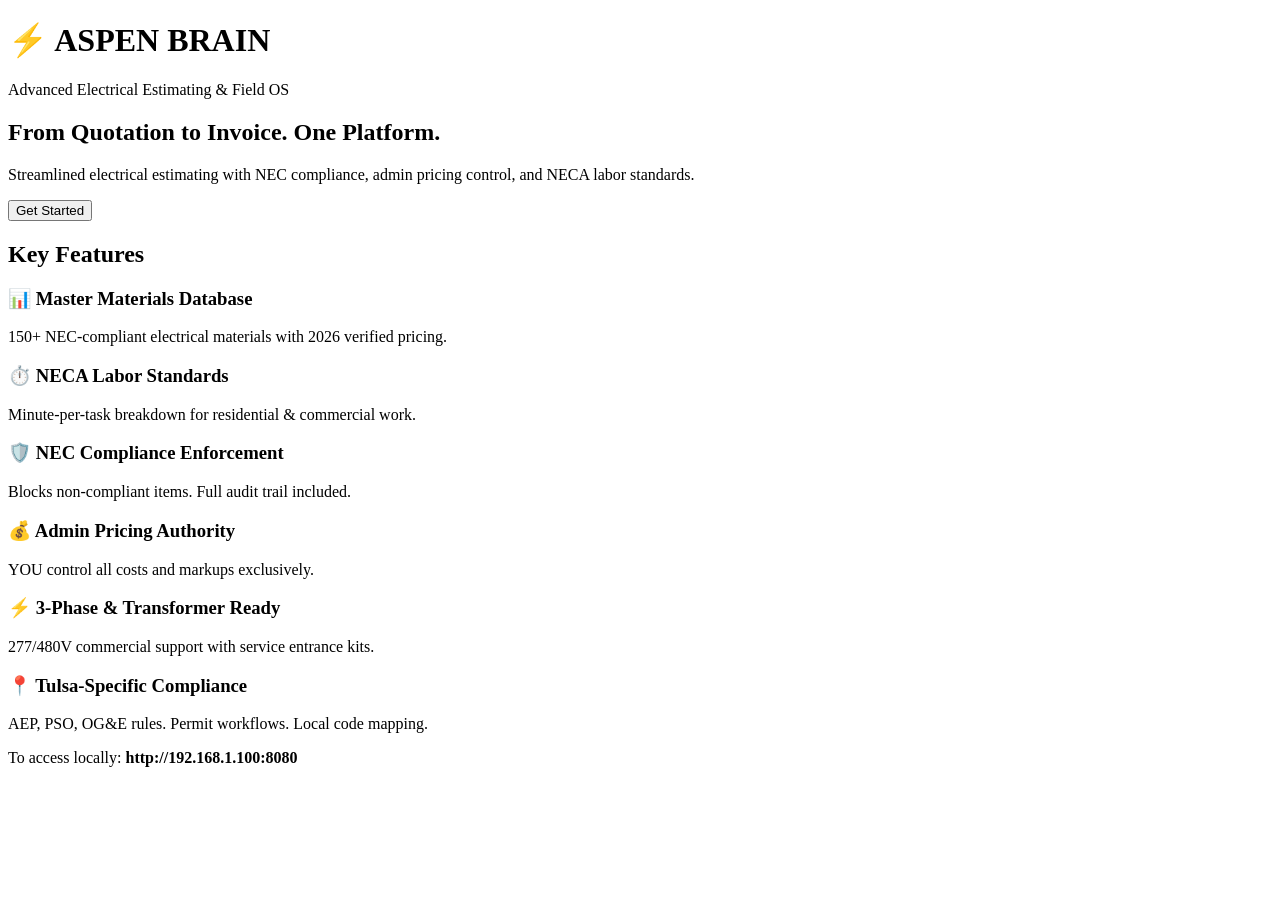
==== index.html @ c64d0009 "Add initial HTML structure for Aspen Brain project First try." ====
<!DOCTYPE html>
<html lang="en">
<head>
    <meta charset="UTF-8">
    <meta name="viewport" content="width=device-width, initial-scale=1.0">
    <title>Aspen Brain - Electrical Estimating System</title>
    <link rel="stylesheet" href="styles.css">
</head>
<body>
    <header>
        <div class="container">
            <h1>⚡ ASPEN BRAIN</h1>
            <p>Advanced Electrical Estimating & Field OS</p>
        </div>
    </header>
    
    <section class="hero">
        <h2>From Quotation to Invoice. One Platform.</h2>
        <p>Streamlined electrical estimating with NEC compliance, admin pricing control, and NECA labor standards.</p>
        <button onclick="alert('Access: http://192.168.1.100:8080')">Get Started</button>
    </section>

    <section id="features" class="features">
        <h2>Key Features</h2>
        <div class="grid">
            <div class="card">
                <h3>📊 Master Materials Database</h3>
                <p>150+ NEC-compliant electrical materials with 2026 verified pricing.</p>
            </div>
            <div class="card">
                <h3>⏱️ NECA Labor Standards</h3>
                <p>Minute-per-task breakdown for residential & commercial work.</p>
            </div>
            <div class="card">
                <h3>🛡️ NEC Compliance Enforcement</h3>
                <p>Blocks non-compliant items. Full audit trail included.</p>
            </div>
            <div class="card">
                <h3>💰 Admin Pricing Authority</h3>
                <p>YOU control all costs and markups exclusively.</p>
            </div>
            <div class="card">
                <h3>⚡ 3-Phase & Transformer Ready</h3>
                <p>277/480V commercial support with service entrance kits.</p>
            </div>
            <div class="card">
                <h3>📍 Tulsa-Specific Compliance</h3>
                <p>AEP, PSO, OG&E rules. Permit workflows. Local code mapping.</p>
            </div>
        </div>
    </section>

    <footer>
        <p>To access locally: <strong>http://192.168.1.100:8080</strong></p>
    </footer>

    <script src="script.js"></script>
</body>
</html>
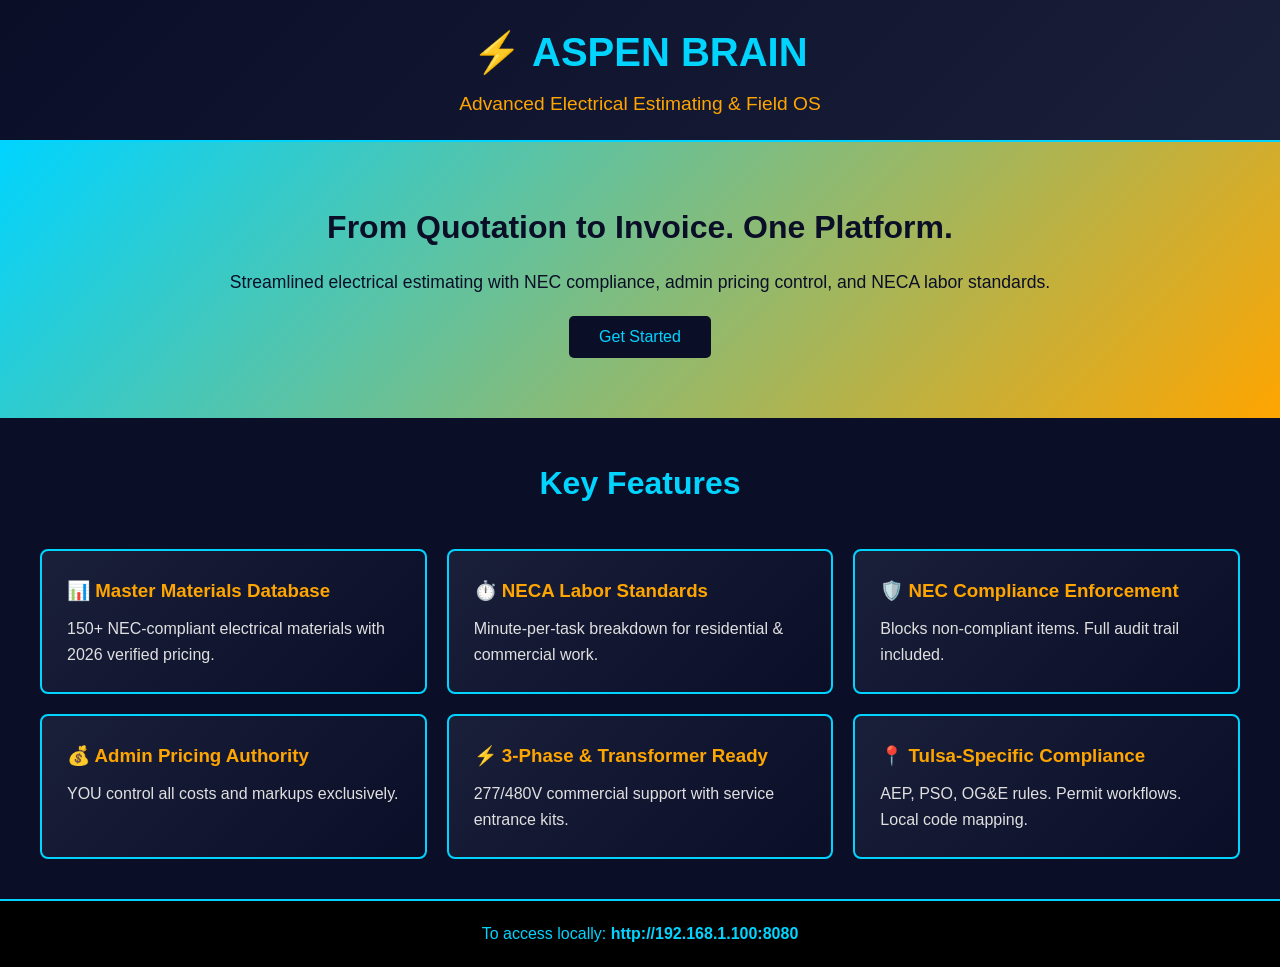
==== commit 47ba895a: "feat: add secure admin panel (admin.html, admin.css, admin.js) Agent-Logs-Url: https://github.com/ja" ====
--- a/index.html
+++ b/index.html
@@ -17,7 +17,7 @@
     <section class="hero">
         <h2>From Quotation to Invoice. One Platform.</h2>
         <p>Streamlined electrical estimating with NEC compliance, admin pricing control, and NECA labor standards.</p>
-        <button onclick="alert('Access: http://192.168.1.100:8080')">Get Started</button>
+        <button onclick="window.location.href='admin.html'">Get Started</button>
     </section>
 
     <section id="features" class="features">
--- a/styles.css
+++ b/styles.css
@@ -0,0 +1,133 @@
+* {
+    margin: 0;
+    padding: 0;
+    box-sizing: border-box;
+}
+
+body {
+    background-color: #0a0e27;
+    color: #e0e0e0;
+    font-family: 'Segoe UI', Tahoma, Geneva, Verdana, sans-serif;
+    line-height: 1.6;
+}
+
+header {
+    background: linear-gradient(135deg, #0a0e27 0%, #1a1f3a 100%);
+    color: #00d4ff;
+    padding: 20px;
+    text-align: center;
+    border-bottom: 2px solid #00d4ff;
+}
+
+header h1 {
+    font-size: 2.5em;
+    margin-bottom: 5px;
+}
+
+header p {
+    font-size: 1.2em;
+    color: #ffa500;
+}
+
+.hero {
+    background: linear-gradient(135deg, #00d4ff 0%, #ffa500 100%);
+    color: #0a0e27;
+    padding: 60px 20px;
+    text-align: center;
+}
+
+.hero h2 {
+    font-size: 2em;
+    margin-bottom: 15px;
+}
+
+.hero p {
+    font-size: 1.1em;
+    margin-bottom: 20px;
+}
+
+.hero button {
+    background-color: #0a0e27;
+    color: #00d4ff;
+    padding: 12px 30px;
+    font-size: 1em;
+    border: none;
+    border-radius: 5px;
+    cursor: pointer;
+    transition: all 0.3s;
+}
+
+.hero button:hover {
+    background-color: #00d4ff;
+    color: #0a0e27;
+}
+
+.features {
+    padding: 40px 20px;
+}
+
+.features h2 {
+    text-align: center;
+    color: #00d4ff;
+    margin-bottom: 40px;
+    font-size: 2em;
+}
+
+.grid {
+    display: grid;
+    grid-template-columns: repeat(auto-fit, minmax(300px, 1fr));
+    gap: 20px;
+    max-width: 1200px;
+    margin: 0 auto;
+}
+
+.card {
+    background: linear-gradient(135deg, #1a1f3a 0%, #0a0e27 100%);
+    border: 2px solid #00d4ff;
+    border-radius: 8px;
+    padding: 25px;
+    transition: all 0.3s;
+}
+
+.card:hover {
+    box-shadow: 0 0 20px #00d4ff;
+    transform: translateY(-5px);
+}
+
+.card h3 {
+    color: #ffa500;
+    margin-bottom: 10px;
+}
+
+.card p {
+    color: #e0e0e0;
+}
+
+footer {
+    background-color: #000;
+    color: #00d4ff;
+    text-align: center;
+    padding: 20px;
+    border-top: 2px solid #00d4ff;
+}
+
+footer code {
+    background-color: #0a0e27;
+    padding: 5px 10px;
+    border-radius: 3px;
+    font-family: 'Courier New', monospace;
+}
+
+@media (max-width: 768px) {
+    header h1 {
+        font-size: 1.8em;
+    }
+    
+    .hero h2 {
+        font-size: 1.5em;
+    }
+    
+    .grid {
+        grid-template-columns: 1fr;
+    }
+}
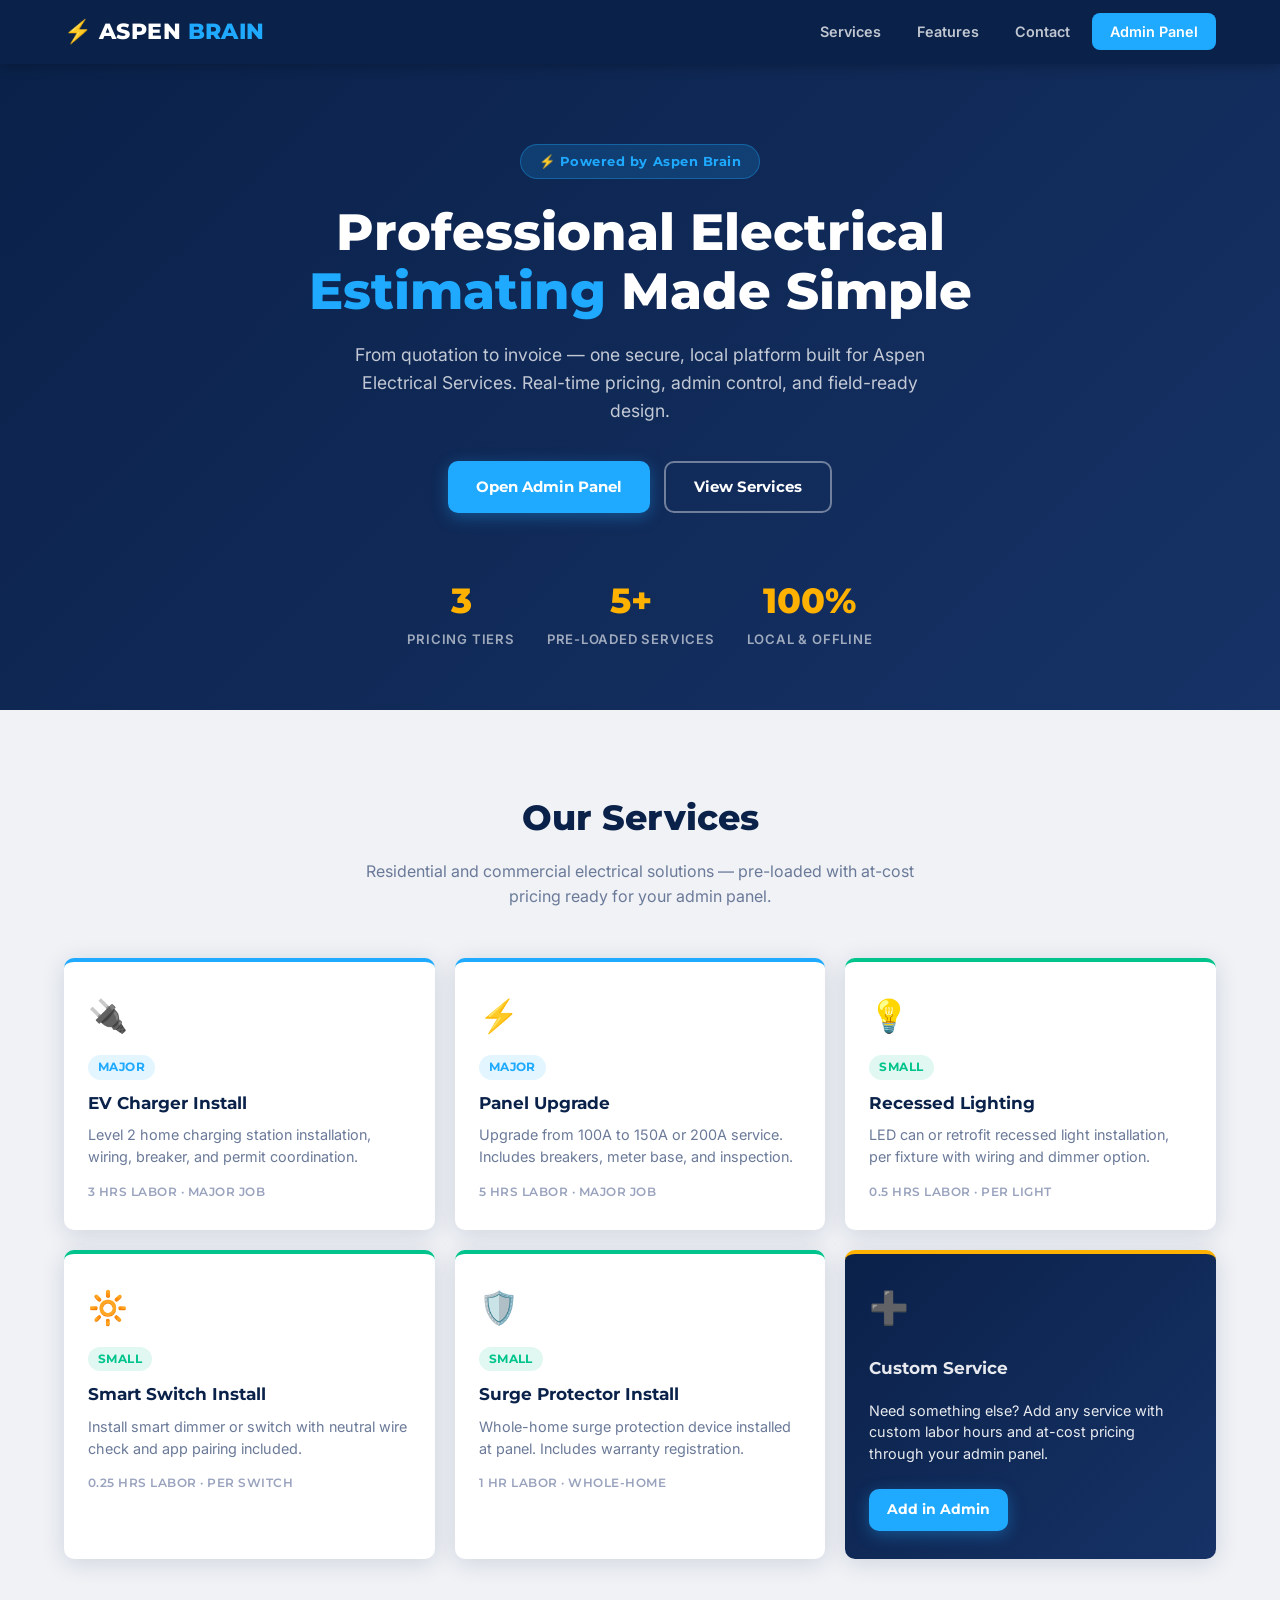
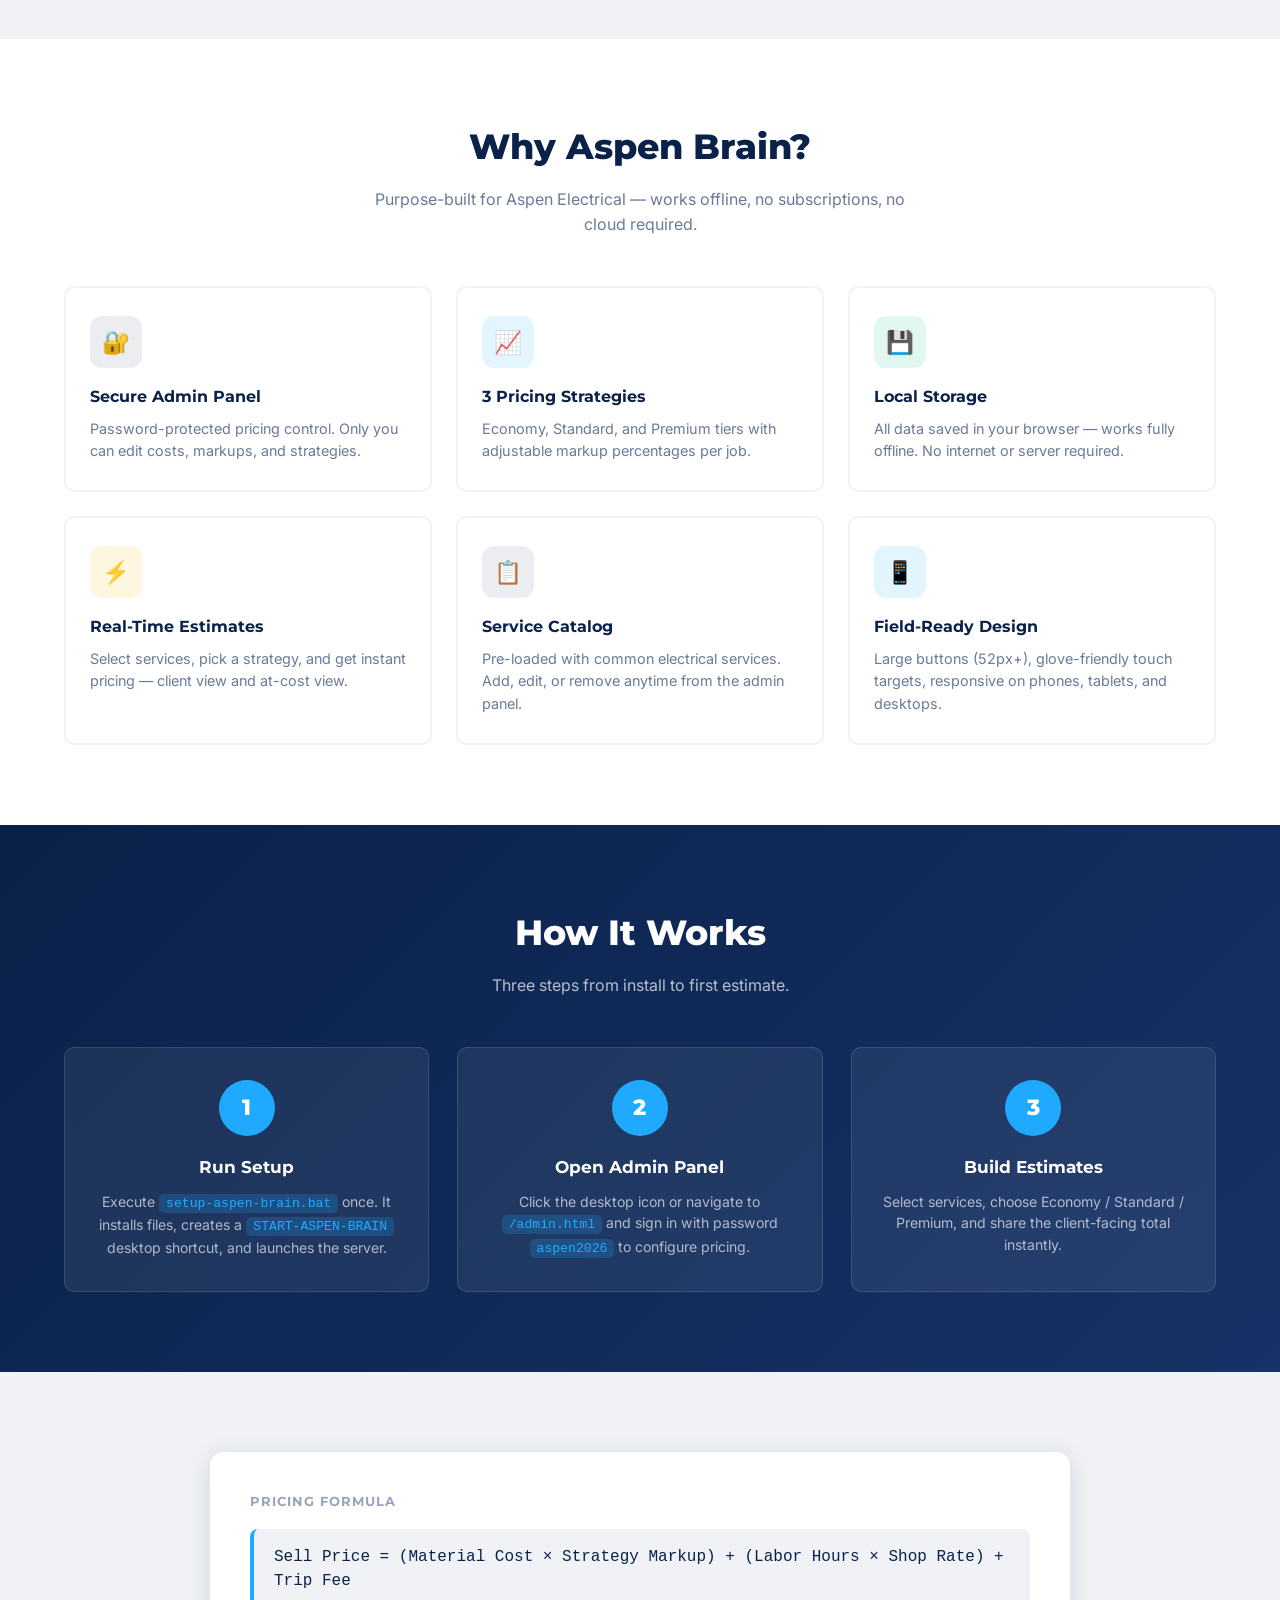
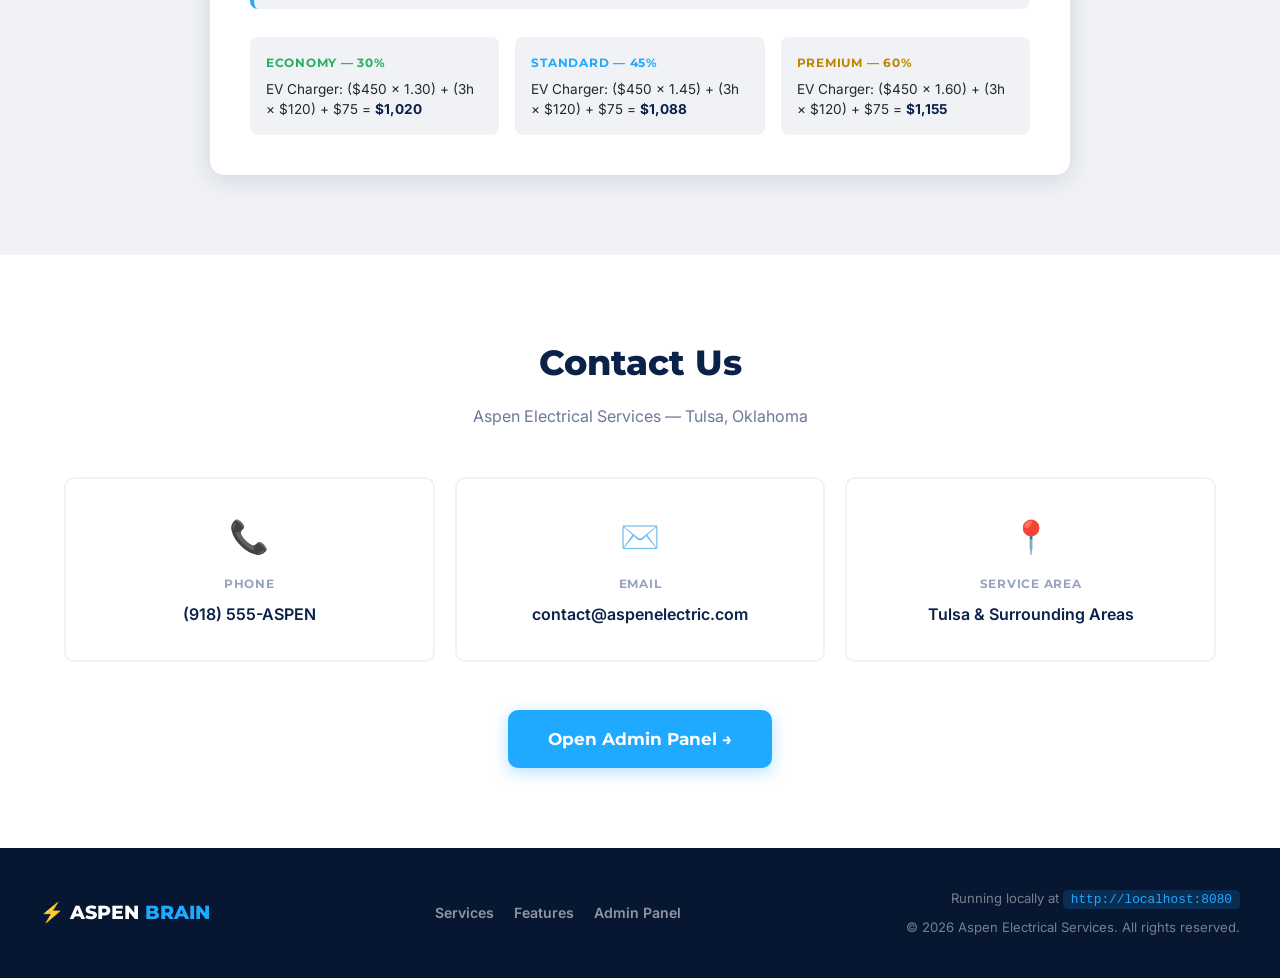
==== commit d9ec86b0: "Add setup scripts, launcher, and update homepage with Aspen brand design Agent-Logs-Url: https://git" ====
--- a/index.html
+++ b/index.html
@@ -3,57 +3,265 @@
 <head>
     <meta charset="UTF-8">
     <meta name="viewport" content="width=device-width, initial-scale=1.0">
-    <title>Aspen Brain - Electrical Estimating System</title>
+    <title>Aspen Electrical Services – Estimating & Field OS</title>
+    <link rel="preconnect" href="https://fonts.googleapis.com">
+    <link rel="preconnect" href="https://fonts.gstatic.com" crossorigin>
+    <link href="https://fonts.googleapis.com/css2?family=Montserrat:wght@600;700;800&family=Inter:wght@400;500;600&display=swap" rel="stylesheet">
     <link rel="stylesheet" href="styles.css">
 </head>
 <body>
-    <header>
-        <div class="container">
-            <h1>⚡ ASPEN BRAIN</h1>
-            <p>Advanced Electrical Estimating & Field OS</p>
-        </div>
-    </header>
-    
-    <section class="hero">
-        <h2>From Quotation to Invoice. One Platform.</h2>
-        <p>Streamlined electrical estimating with NEC compliance, admin pricing control, and NECA labor standards.</p>
-        <button onclick="window.location.href='admin.html'">Get Started</button>
-    </section>
-
-    <section id="features" class="features">
-        <h2>Key Features</h2>
-        <div class="grid">
-            <div class="card">
-                <h3>📊 Master Materials Database</h3>
-                <p>150+ NEC-compliant electrical materials with 2026 verified pricing.</p>
-            </div>
-            <div class="card">
-                <h3>⏱️ NECA Labor Standards</h3>
-                <p>Minute-per-task breakdown for residential & commercial work.</p>
-            </div>
-            <div class="card">
-                <h3>🛡️ NEC Compliance Enforcement</h3>
-                <p>Blocks non-compliant items. Full audit trail included.</p>
-            </div>
-            <div class="card">
-                <h3>💰 Admin Pricing Authority</h3>
-                <p>YOU control all costs and markups exclusively.</p>
-            </div>
-            <div class="card">
-                <h3>⚡ 3-Phase & Transformer Ready</h3>
-                <p>277/480V commercial support with service entrance kits.</p>
-            </div>
-            <div class="card">
-                <h3>📍 Tulsa-Specific Compliance</h3>
-                <p>AEP, PSO, OG&E rules. Permit workflows. Local code mapping.</p>
-            </div>
-        </div>
-    </section>
-
-    <footer>
-        <p>To access locally: <strong>http://192.168.1.100:8080</strong></p>
-    </footer>
-
-    <script src="script.js"></script>
+
+<!-- ══════════════════════════════════════════
+     NAVIGATION
+══════════════════════════════════════════ -->
+<nav class="navbar">
+    <div class="nav-container">
+        <div class="nav-logo">⚡ ASPEN <span>BRAIN</span></div>
+        <ul class="nav-links">
+            <li><a href="#services">Services</a></li>
+            <li><a href="#features">Features</a></li>
+            <li><a href="#contact">Contact</a></li>
+            <li><a href="admin.html" class="nav-admin-btn">Admin Panel</a></li>
+        </ul>
+        <button class="nav-hamburger" id="nav-hamburger" aria-label="Open menu">&#9776;</button>
+    </div>
+</nav>
+
+<!-- ══════════════════════════════════════════
+     HERO
+══════════════════════════════════════════ -->
+<section class="hero">
+    <div class="hero-content">
+        <div class="hero-badge">⚡ Powered by Aspen Brain</div>
+        <h1>Professional Electrical <span>Estimating</span> Made Simple</h1>
+        <p>From quotation to invoice — one secure, local platform built for Aspen Electrical Services. Real-time pricing, admin control, and field-ready design.</p>
+        <div class="hero-btns">
+            <a href="admin.html" class="btn btn-primary">Open Admin Panel</a>
+            <a href="#services" class="btn btn-outline">View Services</a>
+        </div>
+    </div>
+    <div class="hero-stats">
+        <div class="stat-card">
+            <div class="stat-value">3</div>
+            <div class="stat-label">Pricing Tiers</div>
+        </div>
+        <div class="stat-card">
+            <div class="stat-value">5+</div>
+            <div class="stat-label">Pre-loaded Services</div>
+        </div>
+        <div class="stat-card">
+            <div class="stat-value">100%</div>
+            <div class="stat-label">Local &amp; Offline</div>
+        </div>
+    </div>
+</section>
+
+<!-- ══════════════════════════════════════════
+     SERVICES
+══════════════════════════════════════════ -->
+<section id="services" class="services-section">
+    <div class="section-container">
+        <div class="section-header">
+            <h2>Our Services</h2>
+            <p>Residential and commercial electrical solutions — pre-loaded with at-cost pricing ready for your admin panel.</p>
+        </div>
+        <div class="services-grid">
+            <div class="service-card major">
+                <div class="service-icon">🔌</div>
+                <div class="service-tag">Major</div>
+                <h3>EV Charger Install</h3>
+                <p>Level 2 home charging station installation, wiring, breaker, and permit coordination.</p>
+                <div class="service-meta">3 hrs labor · Major job</div>
+            </div>
+            <div class="service-card major">
+                <div class="service-icon">⚡</div>
+                <div class="service-tag">Major</div>
+                <h3>Panel Upgrade</h3>
+                <p>Upgrade from 100A to 150A or 200A service. Includes breakers, meter base, and inspection.</p>
+                <div class="service-meta">5 hrs labor · Major job</div>
+            </div>
+            <div class="service-card small">
+                <div class="service-icon">💡</div>
+                <div class="service-tag">Small</div>
+                <h3>Recessed Lighting</h3>
+                <p>LED can or retrofit recessed light installation, per fixture with wiring and dimmer option.</p>
+                <div class="service-meta">0.5 hrs labor · Per light</div>
+            </div>
+            <div class="service-card small">
+                <div class="service-icon">🔆</div>
+                <div class="service-tag">Small</div>
+                <h3>Smart Switch Install</h3>
+                <p>Install smart dimmer or switch with neutral wire check and app pairing included.</p>
+                <div class="service-meta">0.25 hrs labor · Per switch</div>
+            </div>
+            <div class="service-card small">
+                <div class="service-icon">🛡️</div>
+                <div class="service-tag">Small</div>
+                <h3>Surge Protector Install</h3>
+                <p>Whole-home surge protection device installed at panel. Includes warranty registration.</p>
+                <div class="service-meta">1 hr labor · Whole-home</div>
+            </div>
+            <div class="service-card cta-card">
+                <div class="service-icon">➕</div>
+                <h3>Custom Service</h3>
+                <p>Need something else? Add any service with custom labor hours and at-cost pricing through your admin panel.</p>
+                <a href="admin.html" class="btn btn-primary btn-sm">Add in Admin</a>
+            </div>
+        </div>
+    </div>
+</section>
+
+<!-- ══════════════════════════════════════════
+     FEATURES
+══════════════════════════════════════════ -->
+<section id="features" class="features-section">
+    <div class="section-container">
+        <div class="section-header">
+            <h2>Why Aspen Brain?</h2>
+            <p>Purpose-built for Aspen Electrical — works offline, no subscriptions, no cloud required.</p>
+        </div>
+        <div class="features-grid">
+            <div class="feature-card">
+                <div class="feature-icon navy">🔐</div>
+                <h3>Secure Admin Panel</h3>
+                <p>Password-protected pricing control. Only you can edit costs, markups, and strategies.</p>
+            </div>
+            <div class="feature-card">
+                <div class="feature-icon blue">📈</div>
+                <h3>3 Pricing Strategies</h3>
+                <p>Economy, Standard, and Premium tiers with adjustable markup percentages per job.</p>
+            </div>
+            <div class="feature-card">
+                <div class="feature-icon green">💾</div>
+                <h3>Local Storage</h3>
+                <p>All data saved in your browser — works fully offline. No internet or server required.</p>
+            </div>
+            <div class="feature-card">
+                <div class="feature-icon orange">⚡</div>
+                <h3>Real-Time Estimates</h3>
+                <p>Select services, pick a strategy, and get instant pricing — client view and at-cost view.</p>
+            </div>
+            <div class="feature-card">
+                <div class="feature-icon navy">📋</div>
+                <h3>Service Catalog</h3>
+                <p>Pre-loaded with common electrical services. Add, edit, or remove anytime from the admin panel.</p>
+            </div>
+            <div class="feature-card">
+                <div class="feature-icon blue">📱</div>
+                <h3>Field-Ready Design</h3>
+                <p>Large buttons (52px+), glove-friendly touch targets, responsive on phones, tablets, and desktops.</p>
+            </div>
+        </div>
+    </div>
+</section>
+
+<!-- ══════════════════════════════════════════
+     HOW IT WORKS
+══════════════════════════════════════════ -->
+<section class="how-section">
+    <div class="section-container">
+        <div class="section-header light">
+            <h2>How It Works</h2>
+            <p>Three steps from install to first estimate.</p>
+        </div>
+        <div class="steps-grid">
+            <div class="step-card">
+                <div class="step-num">1</div>
+                <h3>Run Setup</h3>
+                <p>Execute <code>setup-aspen-brain.bat</code> once. It installs files, creates a <code>START-ASPEN-BRAIN</code> desktop shortcut, and launches the server.</p>
+            </div>
+            <div class="step-card">
+                <div class="step-num">2</div>
+                <h3>Open Admin Panel</h3>
+                <p>Click the desktop icon or navigate to <code>/admin.html</code> and sign in with password <code>aspen2026</code> to configure pricing.</p>
+            </div>
+            <div class="step-card">
+                <div class="step-num">3</div>
+                <h3>Build Estimates</h3>
+                <p>Select services, choose Economy / Standard / Premium, and share the client-facing total instantly.</p>
+            </div>
+        </div>
+    </div>
+</section>
+
+<!-- ══════════════════════════════════════════
+     PRICING FORMULA
+══════════════════════════════════════════ -->
+<section class="formula-section">
+    <div class="section-container">
+        <div class="formula-card">
+            <div class="formula-label">Pricing Formula</div>
+            <div class="formula-text">
+                Sell Price = (Material Cost × Strategy Markup) + (Labor Hours × Shop Rate) + Trip Fee
+            </div>
+            <div class="formula-examples">
+                <div class="example">
+                    <div class="example-tier economy">Economy — 30%</div>
+                    <div class="example-calc">EV Charger: ($450 × 1.30) + (3h × $120) + $75 = <strong>$1,020</strong></div>
+                </div>
+                <div class="example">
+                    <div class="example-tier standard">Standard — 45%</div>
+                    <div class="example-calc">EV Charger: ($450 × 1.45) + (3h × $120) + $75 = <strong>$1,088</strong></div>
+                </div>
+                <div class="example">
+                    <div class="example-tier premium">Premium — 60%</div>
+                    <div class="example-calc">EV Charger: ($450 × 1.60) + (3h × $120) + $75 = <strong>$1,155</strong></div>
+                </div>
+            </div>
+        </div>
+    </div>
+</section>
+
+<!-- ══════════════════════════════════════════
+     CONTACT
+══════════════════════════════════════════ -->
+<section id="contact" class="contact-section">
+    <div class="section-container">
+        <div class="section-header">
+            <h2>Contact Us</h2>
+            <p>Aspen Electrical Services — Tulsa, Oklahoma</p>
+        </div>
+        <div class="contact-grid">
+            <div class="contact-card">
+                <div class="contact-icon">📞</div>
+                <div class="contact-label">Phone</div>
+                <div class="contact-value">(918) 555-ASPEN</div>
+            </div>
+            <div class="contact-card">
+                <div class="contact-icon">✉️</div>
+                <div class="contact-label">Email</div>
+                <div class="contact-value">contact@aspenelectric.com</div>
+            </div>
+            <div class="contact-card">
+                <div class="contact-icon">📍</div>
+                <div class="contact-label">Service Area</div>
+                <div class="contact-value">Tulsa &amp; Surrounding Areas</div>
+            </div>
+        </div>
+        <div class="contact-cta">
+            <a href="admin.html" class="btn btn-primary btn-lg">Open Admin Panel →</a>
+        </div>
+    </div>
+</section>
+
+<!-- ══════════════════════════════════════════
+     FOOTER
+══════════════════════════════════════════ -->
+<footer class="site-footer">
+    <div class="footer-container">
+        <div class="footer-logo">⚡ ASPEN <span>BRAIN</span></div>
+        <div class="footer-links">
+            <a href="#services">Services</a>
+            <a href="#features">Features</a>
+            <a href="admin.html">Admin Panel</a>
+        </div>
+        <div class="footer-info">
+            <p>Running locally at <code>http://localhost:8080</code></p>
+            <p class="footer-copy">© 2026 Aspen Electrical Services. All rights reserved.</p>
+        </div>
+    </div>
+</footer>
+
+<script src="script.js"></script>
 </body>
 </html>
--- a/styles.css
+++ b/styles.css
@@ -1,133 +1,754 @@
+/* Aspen Brain – Main Website Styles */
+@import url('https://fonts.googleapis.com/css2?family=Montserrat:wght@600;700;800&family=Inter:wght@400;500;600&display=swap');
+
+/* ─── VARIABLES ──────────────────────────────────────────────── */
+:root {
+    --navy:     #0a2149;
+    --navy-dk:  #071732;
+    --blue:     #1faaff;
+    --gray:     #f0f2f6;
+    --gray-mid: #d0d5e8;
+    --orange:   #ffb100;
+    --green:    #00c48c;
+    --charcoal: #232931;
+    --white:    #ffffff;
+    --shadow:   0 4px 24px rgba(10,33,73,0.14);
+    --radius:   10px;
+    --btn-h:    52px;
+    --max-w:    1200px;
+}
+
+/* ─── RESET & BASE ────────────────────────────────────────────── */
 * {
     margin: 0;
     padding: 0;
     box-sizing: border-box;
 }
 
+html {
+    scroll-behavior: smooth;
+}
+
 body {
-    background-color: #0a0e27;
-    color: #e0e0e0;
-    font-family: 'Segoe UI', Tahoma, Geneva, Verdana, sans-serif;
+    font-family: 'Inter', sans-serif;
+    background: var(--white);
+    color: var(--charcoal);
     line-height: 1.6;
 }
 
-header {
-    background: linear-gradient(135deg, #0a0e27 0%, #1a1f3a 100%);
-    color: #00d4ff;
-    padding: 20px;
+/* ─── NAVBAR ──────────────────────────────────────────────────── */
+.navbar {
+    background: var(--navy);
+    position: sticky;
+    top: 0;
+    z-index: 100;
+    box-shadow: 0 2px 12px rgba(0,0,0,0.25);
+}
+
+.nav-container {
+    max-width: var(--max-w);
+    margin: 0 auto;
+    padding: 0 24px;
+    height: 64px;
+    display: flex;
+    align-items: center;
+    justify-content: space-between;
+}
+
+.nav-logo {
+    font-family: 'Montserrat', sans-serif;
+    font-size: 1.4rem;
+    font-weight: 800;
+    color: var(--white);
+    letter-spacing: 0.02em;
+}
+
+.nav-logo span {
+    color: var(--blue);
+}
+
+.nav-links {
+    list-style: none;
+    display: flex;
+    align-items: center;
+    gap: 8px;
+}
+
+.nav-links a {
+    color: rgba(255,255,255,0.75);
+    text-decoration: none;
+    font-size: 0.9rem;
+    font-weight: 600;
+    padding: 8px 14px;
+    border-radius: 8px;
+    transition: color 0.2s, background 0.2s;
+}
+
+.nav-links a:hover {
+    color: var(--white);
+    background: rgba(31,170,255,0.15);
+}
+
+.nav-admin-btn {
+    background: var(--blue) !important;
+    color: var(--white) !important;
+    border-radius: 8px !important;
+    padding: 10px 18px !important;
+}
+
+.nav-admin-btn:hover {
+    background: #1590e0 !important;
+}
+
+.nav-hamburger {
+    display: none;
+    background: none;
+    border: none;
+    color: var(--white);
+    font-size: 1.5rem;
+    cursor: pointer;
+    padding: 6px 10px;
+}
+
+/* ─── HERO ────────────────────────────────────────────────────── */
+.hero {
+    background: linear-gradient(135deg, var(--navy) 0%, #163266 100%);
+    color: var(--white);
+    padding: 80px 24px 60px;
     text-align: center;
-    border-bottom: 2px solid #00d4ff;
-}
-
-header h1 {
-    font-size: 2.5em;
-    margin-bottom: 5px;
-}
-
-header p {
-    font-size: 1.2em;
-    color: #ffa500;
-}
-
-.hero {
-    background: linear-gradient(135deg, #00d4ff 0%, #ffa500 100%);
-    color: #0a0e27;
-    padding: 60px 20px;
+}
+
+.hero-content {
+    max-width: 780px;
+    margin: 0 auto;
+}
+
+.hero-badge {
+    display: inline-block;
+    background: rgba(31,170,255,0.18);
+    color: var(--blue);
+    border: 1px solid rgba(31,170,255,0.35);
+    border-radius: 20px;
+    padding: 6px 18px;
+    font-size: 0.82rem;
+    font-weight: 700;
+    font-family: 'Montserrat', sans-serif;
+    letter-spacing: 0.04em;
+    margin-bottom: 24px;
+}
+
+.hero h1 {
+    font-family: 'Montserrat', sans-serif;
+    font-size: clamp(2rem, 5vw, 3.2rem);
+    font-weight: 800;
+    line-height: 1.15;
+    margin-bottom: 20px;
+    color: var(--white);
+}
+
+.hero h1 span {
+    color: var(--blue);
+}
+
+.hero > .hero-content > p {
+    font-size: 1.1rem;
+    color: rgba(255,255,255,0.75);
+    max-width: 620px;
+    margin: 0 auto 36px;
+}
+
+.hero-btns {
+    display: flex;
+    gap: 14px;
+    justify-content: center;
+    flex-wrap: wrap;
+    margin-bottom: 60px;
+}
+
+.hero-stats {
+    display: flex;
+    justify-content: center;
+    gap: 32px;
+    flex-wrap: wrap;
+    max-width: 600px;
+    margin: 0 auto;
+}
+
+.stat-card {
     text-align: center;
 }
 
-.hero h2 {
-    font-size: 2em;
-    margin-bottom: 15px;
-}
-
-.hero p {
-    font-size: 1.1em;
-    margin-bottom: 20px;
-}
-
-.hero button {
-    background-color: #0a0e27;
-    color: #00d4ff;
-    padding: 12px 30px;
-    font-size: 1em;
+.stat-value {
+    font-family: 'Montserrat', sans-serif;
+    font-size: 2.2rem;
+    font-weight: 800;
+    color: var(--orange);
+}
+
+.stat-label {
+    font-size: 0.82rem;
+    color: rgba(255,255,255,0.6);
+    font-weight: 600;
+    text-transform: uppercase;
+    letter-spacing: 0.06em;
+}
+
+/* ─── BUTTONS ─────────────────────────────────────────────────── */
+.btn {
+    display: inline-flex;
+    align-items: center;
+    justify-content: center;
+    height: var(--btn-h);
+    padding: 0 28px;
     border: none;
-    border-radius: 5px;
+    border-radius: var(--radius);
+    font-family: 'Montserrat', sans-serif;
+    font-size: 0.95rem;
+    font-weight: 700;
     cursor: pointer;
-    transition: all 0.3s;
-}
-
-.hero button:hover {
-    background-color: #00d4ff;
-    color: #0a0e27;
-}
-
-.features {
-    padding: 40px 20px;
-}
-
-.features h2 {
+    text-decoration: none;
+    transition: background 0.2s, transform 0.1s, box-shadow 0.2s;
+}
+
+.btn:active {
+    transform: scale(0.97);
+}
+
+.btn-primary {
+    background: var(--blue);
+    color: var(--white);
+    box-shadow: 0 4px 16px rgba(31,170,255,0.35);
+}
+
+.btn-primary:hover {
+    background: #1590e0;
+    box-shadow: 0 6px 20px rgba(31,170,255,0.45);
+}
+
+.btn-outline {
+    background: transparent;
+    color: var(--white);
+    border: 2px solid rgba(255,255,255,0.4);
+}
+
+.btn-outline:hover {
+    border-color: var(--white);
+    background: rgba(255,255,255,0.08);
+}
+
+.btn-sm {
+    height: 42px;
+    padding: 0 18px;
+    font-size: 0.85rem;
+}
+
+.btn-lg {
+    height: 58px;
+    padding: 0 40px;
+    font-size: 1.05rem;
+}
+
+/* ─── SECTION SHARED ──────────────────────────────────────────── */
+.section-container {
+    max-width: var(--max-w);
+    margin: 0 auto;
+    padding: 0 24px;
+}
+
+.section-header {
     text-align: center;
-    color: #00d4ff;
-    margin-bottom: 40px;
-    font-size: 2em;
-}
-
-.grid {
+    margin-bottom: 48px;
+}
+
+.section-header h2 {
+    font-family: 'Montserrat', sans-serif;
+    font-size: clamp(1.6rem, 3vw, 2.2rem);
+    font-weight: 800;
+    color: var(--navy);
+    margin-bottom: 12px;
+}
+
+.section-header p {
+    color: #6b7a99;
+    font-size: 1rem;
+    max-width: 560px;
+    margin: 0 auto;
+}
+
+.section-header.light h2 { color: var(--white); }
+.section-header.light p  { color: rgba(255,255,255,0.7); }
+
+/* ─── SERVICES ────────────────────────────────────────────────── */
+.services-section {
+    padding: 80px 0;
+    background: var(--gray);
+}
+
+.services-grid {
     display: grid;
     grid-template-columns: repeat(auto-fit, minmax(300px, 1fr));
     gap: 20px;
-    max-width: 1200px;
+}
+
+.service-card {
+    background: var(--white);
+    border-radius: var(--radius);
+    padding: 28px 24px;
+    box-shadow: var(--shadow);
+    position: relative;
+    transition: transform 0.2s, box-shadow 0.2s;
+    border-top: 4px solid transparent;
+}
+
+.service-card:hover {
+    transform: translateY(-4px);
+    box-shadow: 0 8px 32px rgba(10,33,73,0.18);
+}
+
+.service-card.major { border-top-color: var(--blue); }
+.service-card.small { border-top-color: var(--green); }
+.service-card.cta-card {
+    border-top-color: var(--orange);
+    background: linear-gradient(135deg, var(--navy) 0%, #163266 100%);
+    color: var(--white);
+    display: flex;
+    flex-direction: column;
+    align-items: flex-start;
+    gap: 10px;
+}
+
+.service-card.cta-card h3,
+.service-card.cta-card p {
+    color: rgba(255,255,255,0.9);
+}
+
+.service-icon {
+    font-size: 2rem;
+    margin-bottom: 12px;
+}
+
+.service-tag {
+    display: inline-block;
+    padding: 3px 10px;
+    border-radius: 20px;
+    font-size: 0.72rem;
+    font-weight: 700;
+    font-family: 'Montserrat', sans-serif;
+    text-transform: uppercase;
+    letter-spacing: 0.04em;
+    margin-bottom: 10px;
+}
+
+.service-card.major .service-tag { background: rgba(31,170,255,0.12); color: var(--blue); }
+.service-card.small .service-tag { background: rgba(0,196,140,0.12); color: var(--green); }
+
+.service-card h3 {
+    font-family: 'Montserrat', sans-serif;
+    font-size: 1.05rem;
+    font-weight: 700;
+    color: var(--navy);
+    margin-bottom: 8px;
+}
+
+.service-card p {
+    font-size: 0.9rem;
+    color: #6b7a99;
+    margin-bottom: 14px;
+    line-height: 1.5;
+}
+
+.service-meta {
+    font-size: 0.78rem;
+    font-weight: 600;
+    color: #9aa3be;
+    font-family: 'Montserrat', sans-serif;
+    text-transform: uppercase;
+    letter-spacing: 0.04em;
+}
+
+/* ─── FEATURES ────────────────────────────────────────────────── */
+.features-section {
+    padding: 80px 0;
+    background: var(--white);
+}
+
+.features-grid {
+    display: grid;
+    grid-template-columns: repeat(auto-fit, minmax(300px, 1fr));
+    gap: 24px;
+}
+
+.feature-card {
+    padding: 28px 24px;
+    border-radius: var(--radius);
+    border: 2px solid var(--gray);
+    transition: border-color 0.2s, box-shadow 0.2s;
+}
+
+.feature-card:hover {
+    border-color: var(--blue);
+    box-shadow: var(--shadow);
+}
+
+.feature-icon {
+    width: 52px;
+    height: 52px;
+    border-radius: 12px;
+    display: flex;
+    align-items: center;
+    justify-content: center;
+    font-size: 1.4rem;
+    margin-bottom: 16px;
+}
+
+.feature-icon.navy  { background: rgba(10,33,73,0.08); }
+.feature-icon.blue  { background: rgba(31,170,255,0.12); }
+.feature-icon.green { background: rgba(0,196,140,0.12); }
+.feature-icon.orange{ background: rgba(255,177,0,0.12); }
+
+.feature-card h3 {
+    font-family: 'Montserrat', sans-serif;
+    font-size: 1rem;
+    font-weight: 700;
+    color: var(--navy);
+    margin-bottom: 8px;
+}
+
+.feature-card p {
+    font-size: 0.9rem;
+    color: #6b7a99;
+    line-height: 1.55;
+}
+
+/* ─── HOW IT WORKS ────────────────────────────────────────────── */
+.how-section {
+    padding: 80px 0;
+    background: linear-gradient(135deg, var(--navy) 0%, #163266 100%);
+}
+
+.steps-grid {
+    display: grid;
+    grid-template-columns: repeat(auto-fit, minmax(260px, 1fr));
+    gap: 28px;
+}
+
+.step-card {
+    background: rgba(255,255,255,0.07);
+    border: 1px solid rgba(255,255,255,0.12);
+    border-radius: var(--radius);
+    padding: 32px 24px;
+    text-align: center;
+    transition: background 0.2s;
+}
+
+.step-card:hover {
+    background: rgba(255,255,255,0.11);
+}
+
+.step-num {
+    width: 56px;
+    height: 56px;
+    background: var(--blue);
+    color: var(--white);
+    border-radius: 50%;
+    font-family: 'Montserrat', sans-serif;
+    font-size: 1.4rem;
+    font-weight: 800;
+    display: flex;
+    align-items: center;
+    justify-content: center;
+    margin: 0 auto 18px;
+}
+
+.step-card h3 {
+    font-family: 'Montserrat', sans-serif;
+    font-size: 1.05rem;
+    font-weight: 700;
+    color: var(--white);
+    margin-bottom: 10px;
+}
+
+.step-card p {
+    font-size: 0.88rem;
+    color: rgba(255,255,255,0.65);
+    line-height: 1.55;
+}
+
+.step-card code {
+    background: rgba(31,170,255,0.2);
+    color: var(--blue);
+    padding: 2px 7px;
+    border-radius: 5px;
+    font-size: 0.82rem;
+    font-family: 'Courier New', monospace;
+}
+
+/* ─── FORMULA ─────────────────────────────────────────────────── */
+.formula-section {
+    padding: 80px 0;
+    background: var(--gray);
+}
+
+.formula-card {
+    background: var(--white);
+    border-radius: 14px;
+    padding: 40px;
+    box-shadow: var(--shadow);
+    max-width: 860px;
     margin: 0 auto;
 }
 
-.card {
-    background: linear-gradient(135deg, #1a1f3a 0%, #0a0e27 100%);
-    border: 2px solid #00d4ff;
+.formula-label {
+    font-family: 'Montserrat', sans-serif;
+    font-size: 0.8rem;
+    font-weight: 700;
+    text-transform: uppercase;
+    letter-spacing: 0.08em;
+    color: #9aa3be;
+    margin-bottom: 16px;
+}
+
+.formula-text {
+    font-family: 'Courier New', monospace;
+    font-size: 1rem;
+    background: var(--gray);
+    color: var(--navy);
+    padding: 16px 20px;
     border-radius: 8px;
-    padding: 25px;
-    transition: all 0.3s;
-}
-
-.card:hover {
-    box-shadow: 0 0 20px #00d4ff;
-    transform: translateY(-5px);
-}
-
-.card h3 {
-    color: #ffa500;
-    margin-bottom: 10px;
-}
-
-.card p {
-    color: #e0e0e0;
-}
-
-footer {
-    background-color: #000;
-    color: #00d4ff;
+    border-left: 4px solid var(--blue);
+    margin-bottom: 28px;
+    line-height: 1.5;
+}
+
+.formula-examples {
+    display: grid;
+    grid-template-columns: repeat(auto-fit, minmax(220px, 1fr));
+    gap: 16px;
+}
+
+.example {
+    border-radius: 8px;
+    padding: 16px;
+    background: var(--gray);
+}
+
+.example-tier {
+    font-family: 'Montserrat', sans-serif;
+    font-size: 0.78rem;
+    font-weight: 700;
+    text-transform: uppercase;
+    letter-spacing: 0.06em;
+    margin-bottom: 6px;
+}
+
+.example-tier.economy  { color: #27ae60; }
+.example-tier.standard { color: var(--blue); }
+.example-tier.premium  { color: #c08500; }
+
+.example-calc {
+    font-size: 0.85rem;
+    color: var(--charcoal);
+    line-height: 1.5;
+}
+
+.example-calc strong {
+    color: var(--navy);
+    font-weight: 700;
+}
+
+/* ─── CONTACT ─────────────────────────────────────────────────── */
+.contact-section {
+    padding: 80px 0;
+    background: var(--white);
+}
+
+.contact-grid {
+    display: grid;
+    grid-template-columns: repeat(auto-fit, minmax(220px, 1fr));
+    gap: 20px;
+    margin-bottom: 48px;
+}
+
+.contact-card {
     text-align: center;
-    padding: 20px;
-    border-top: 2px solid #00d4ff;
-}
-
-footer code {
-    background-color: #0a0e27;
-    padding: 5px 10px;
-    border-radius: 3px;
+    padding: 32px 24px;
+    border-radius: var(--radius);
+    border: 2px solid var(--gray);
+    transition: border-color 0.2s, box-shadow 0.2s;
+}
+
+.contact-card:hover {
+    border-color: var(--blue);
+    box-shadow: var(--shadow);
+}
+
+.contact-icon {
+    font-size: 2rem;
+    margin-bottom: 12px;
+}
+
+.contact-label {
+    font-size: 0.78rem;
+    font-weight: 700;
+    font-family: 'Montserrat', sans-serif;
+    text-transform: uppercase;
+    letter-spacing: 0.06em;
+    color: #9aa3be;
+    margin-bottom: 8px;
+}
+
+.contact-value {
+    font-size: 1rem;
+    font-weight: 600;
+    color: var(--navy);
+}
+
+.contact-cta {
+    text-align: center;
+}
+
+/* ─── FOOTER ──────────────────────────────────────────────────── */
+.site-footer {
+    background: var(--navy-dk);
+    padding: 40px 24px;
+}
+
+.footer-container {
+    max-width: var(--max-w);
+    margin: 0 auto;
+    display: flex;
+    align-items: center;
+    justify-content: space-between;
+    flex-wrap: wrap;
+    gap: 24px;
+}
+
+.footer-logo {
+    font-family: 'Montserrat', sans-serif;
+    font-size: 1.2rem;
+    font-weight: 800;
+    color: var(--white);
+}
+
+.footer-logo span {
+    color: var(--blue);
+}
+
+.footer-links {
+    display: flex;
+    gap: 20px;
+    flex-wrap: wrap;
+}
+
+.footer-links a {
+    color: rgba(255,255,255,0.55);
+    text-decoration: none;
+    font-size: 0.88rem;
+    font-weight: 600;
+    transition: color 0.2s;
+}
+
+.footer-links a:hover {
+    color: var(--blue);
+}
+
+.footer-info {
+    text-align: right;
+}
+
+.footer-info p {
+    color: rgba(255,255,255,0.45);
+    font-size: 0.82rem;
+}
+
+.footer-info code {
+    background: rgba(31,170,255,0.15);
+    color: var(--blue);
+    padding: 2px 8px;
+    border-radius: 5px;
+    font-size: 0.8rem;
     font-family: 'Courier New', monospace;
 }
 
+.footer-copy {
+    margin-top: 6px;
+}
+
+/* ─── RESPONSIVE ──────────────────────────────────────────────── */
 @media (max-width: 768px) {
-    header h1 {
-        font-size: 1.8em;
-    }
-    
-    .hero h2 {
-        font-size: 1.5em;
-    }
-    
-    .grid {
+    .nav-links {
+        display: none;
+        flex-direction: column;
+        position: absolute;
+        top: 64px;
+        left: 0;
+        right: 0;
+        background: var(--navy);
+        padding: 16px 24px;
+        gap: 4px;
+        z-index: 99;
+        box-shadow: 0 8px 24px rgba(0,0,0,0.3);
+    }
+
+    .nav-links.open {
+        display: flex;
+    }
+
+    .nav-links a {
+        padding: 12px 16px;
+        border-radius: 8px;
+    }
+
+    .nav-hamburger {
+        display: block;
+    }
+
+    .hero {
+        padding: 60px 20px 48px;
+    }
+
+    .hero-btns {
+        flex-direction: column;
+        align-items: center;
+    }
+
+    .footer-container {
+        flex-direction: column;
+        align-items: flex-start;
+    }
+
+    .footer-info {
+        text-align: left;
+    }
+}
+
+@media (max-width: 480px) {
+    .services-grid,
+    .features-grid,
+    .steps-grid,
+    .formula-examples,
+    .contact-grid {
         grid-template-columns: 1fr;
     }
-}
+
+    .hero h1 {
+        font-size: 1.8rem;
+    }
+
+    .hero-stats {
+        gap: 20px;
+    }
+}
+
+/* ─── SCROLL ANIMATIONS ───────────────────────────────────────── */
+.anim-ready {
+    opacity: 0;
+    transform: translateY(20px);
+    transition: opacity 0.4s ease, transform 0.4s ease;
+}
+
+.anim-ready.visible {
+    opacity: 1;
+    transform: translateY(0);
+}
+
